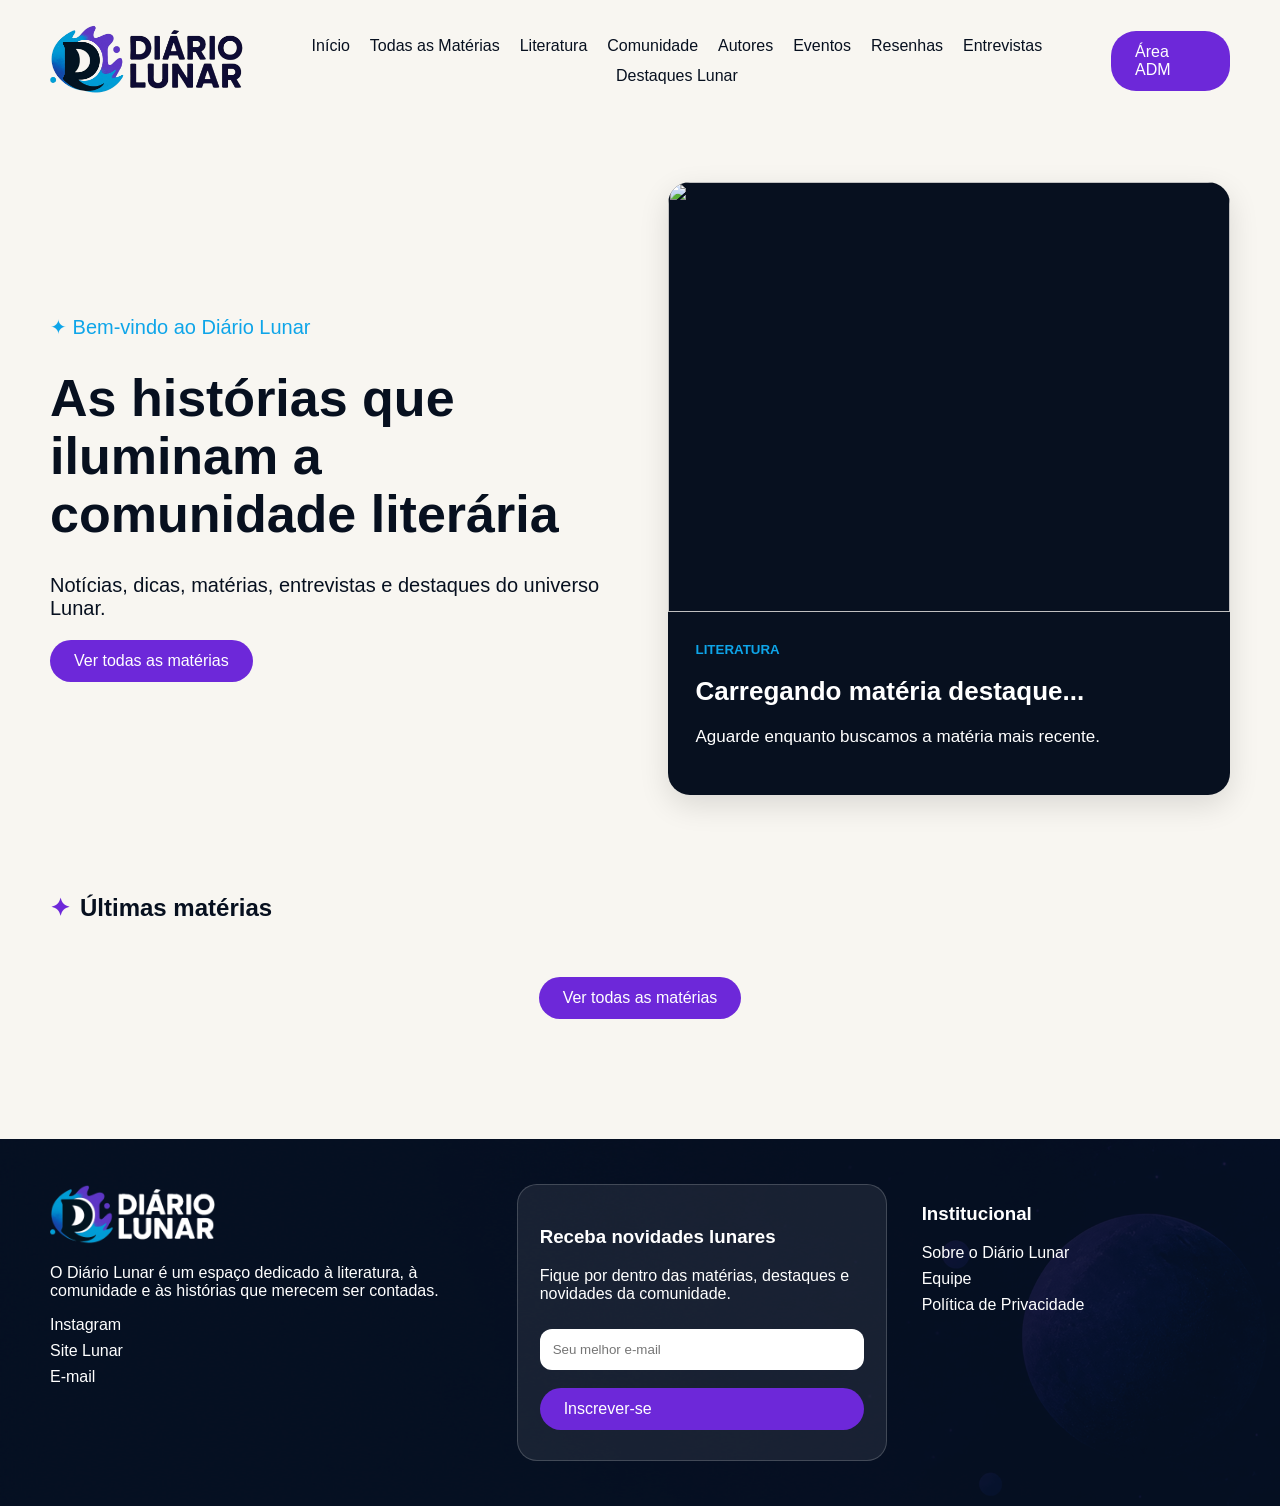
==== index.html @ 18c1fdb8 "Update index.html" ====
<!DOCTYPE html>
<html lang="pt-br">
<head>
<meta charset="UTF-8">
<title>Diário Lunar</title>

<style>
body {
  margin: 0;
  font-family: Arial, sans-serif;
  background: #F8F6F1;
  color: #07101F;
}

.navbar {
  display: flex;
  justify-content: space-between;
  align-items: center;
  padding: 24px 50px;
}

.logo img {
  height: 70px;
}

.menu {
  display: flex;
  flex-wrap: wrap;
  justify-content: center;
}

.menu a {
  margin: 6px 10px;
  text-decoration: none;
  color: #07101F;
  font-weight: 500;
}

.btn {
  background: #6D28D9;
  color: white;
  padding: 12px 24px;
  border-radius: 25px;
  text-decoration: none;
  display: inline-block;
  border: none;
  cursor: pointer;
}

.hero {
  display: grid;
  grid-template-columns: 1fr 1fr;
  gap: 55px;
  align-items: center;
  padding: 60px 50px;
}

.hero-text p:first-child {
  color: #0EA5E9;
  font-weight: 500;
}

.hero-text h1 {
  font-size: 52px;
  line-height: 1.12;
  margin: 30px 0;
}

.hero-text p {
  font-size: 20px;
}

.hero-card {
  background: #07101F;
  color: white;
  border-radius: 22px;
  overflow: hidden;
  box-shadow: 0 10px 30px rgba(0,0,0,0.12);
  cursor: pointer;
}

.hero-card img {
  width: 100%;
  height: 430px;
  object-fit: cover;
  display: block;
}

.hero-content {
  padding: 28px;
}

.hero-content small {
  color: #0EA5E9;
  font-weight: bold;
  text-transform: uppercase;
}

.hero-content h3 {
  font-size: 26px;
  margin: 18px 0 10px;
}

.hero-content p {
  font-size: 17px;
  line-height: 1.5;
  white-space: pre-line;
}

.section {
  padding: 20px 50px 60px;
}

.section-title {
  display: flex;
  align-items: center;
  gap: 10px;
  color: #07101F;
  margin-bottom: 20px;
}

.section-title span {
  color: #6D28D9;
}

.grid {
  display: grid;
  grid-template-columns: repeat(4, 1fr);
  gap: 24px;
}

.card {
  background: white;
  border-radius: 18px;
  overflow: hidden;
  box-shadow: 0 8px 25px rgba(0,0,0,0.07);
  cursor: pointer;
  transition: transform 0.2s ease;
}

.card:hover {
  transform: translateY(-4px);
}

.card img {
  width: 100%;
  height: 190px;
  object-fit: cover;
  display: block;
}

.card-content {
  padding: 20px;
}

.card-content small {
  color: #6D28D9;
  font-weight: bold;
  text-transform: uppercase;
}

.card-content h3 {
  font-size: 20px;
  margin: 12px 0;
}

.card-content p {
  color: #333;
  line-height: 1.5;
  white-space: pre-line;
}

.card-content a {
  color: #0EA5E9;
  font-weight: bold;
  text-decoration: none;
}

.ver-mais {
  text-align: center;
  margin-top: 35px;
}

.footer {
  background: url("footer.png") center/cover no-repeat;
  color: white;
  padding: 45px 50px;
  margin-top: 60px;
  display: grid;
  grid-template-columns: 1.4fr 1.2fr 1fr;
  gap: 35px;
  position: relative;
}

.footer::before {
  content: "";
  position: absolute;
  inset: 0;
  background: rgba(7,16,31,0.82);
}

.footer > * {
  position: relative;
}

.footer a {
  color: white;
  text-decoration: none;
  display: block;
  margin: 8px 0;
}

.newsletter-box {
  background: rgba(255,255,255,0.08);
  border: 1px solid rgba(255,255,255,0.18);
  padding: 22px;
  border-radius: 20px;
}

.newsletter-box input {
  width: 100%;
  box-sizing: border-box;
  padding: 13px;
  border: none;
  border-radius: 12px;
  margin: 10px 0;
}

@media (max-width: 1100px) {
  .grid {
    grid-template-columns: repeat(2, 1fr);
  }
}

@media (max-width: 850px) {
  .navbar {
    flex-direction: column;
    gap: 20px;
  }

  .hero {
    grid-template-columns: 1fr;
    padding: 35px 25px;
  }

  .hero-text h1 {
    font-size: 38px;
  }

  .section {
    padding-left: 25px;
    padding-right: 25px;
  }

  .grid {
    grid-template-columns: 1fr;
  }

  .footer {
    grid-template-columns: 1fr;
  }
}
</style>
</head>

<body>

<div class="navbar">
  <div class="logo">
    <img src="logo-diario-lunar.png">
  </div>

  <div class="menu">
    <a href="/">Início</a>
    <a href="/materias.html">Todas as Matérias</a>
    <a href="/categoria.html?tipo=Literatura">Literatura</a>
    <a href="/categoria.html?tipo=Comunidade">Comunidade</a>
    <a href="/categoria.html?tipo=Autores">Autores</a>
    <a href="/categoria.html?tipo=Eventos">Eventos</a>
    <a href="/categoria.html?tipo=Resenhas">Resenhas</a>
    <a href="/categoria.html?tipo=Entrevistas">Entrevistas</a>
    <a href="/categoria.html?tipo=Destaques Lunar">Destaques Lunar</a>
  </div>

  <a href="/admin.html" class="btn">Área ADM</a>
</div>

<section class="hero">
  <div class="hero-text">
    <p>✦ Bem-vindo ao Diário Lunar</p>

    <h1>As histórias que iluminam a comunidade literária</h1>

    <p>Notícias, dicas, matérias, entrevistas e destaques do universo Lunar.</p>

    <a class="btn" href="/materias.html">Ver todas as matérias</a>
  </div>

  <div class="hero-card" id="heroCard">
    <img id="heroImagem" src="https://images.unsplash.com/photo-1507842217343-583bb7270b66">
    <div class="hero-content">
      <small id="heroCategoria">Literatura</small>
      <h3 id="heroTitulo">Carregando matéria destaque...</h3>
      <p id="heroResumo">Aguarde enquanto buscamos a matéria mais recente.</p>
    </div>
  </div>
</section>

<section class="section" id="materias">
  <h2 class="section-title"><span>✦</span> Últimas matérias</h2>

  <div class="grid" id="posts"></div>

  <div class="ver-mais">
    <a class="btn" href="/materias.html">Ver todas as matérias</a>
  </div>
</section>

<div class="footer">
  <div>
    <img src="logo-diario-lunar2.png" style="height:60px; margin-right:10px;">
    <p>O Diário Lunar é um espaço dedicado à literatura, à comunidade e às histórias que merecem ser contadas.</p>
    <a href="https://www.instagram.com/_projeto.lunar?igsh=YWd2enkzMjJmeGxv" target="_blank">Instagram</a>
    <a href="https://projetolunar.com.br" target="_blank">Site Lunar</a>
    <a href="mailto:diariolunar47@gmail.com">E-mail</a>
  </div>

  <div class="newsletter-box">
    <h3>Receba novidades lunares</h3>
    <p>Fique por dentro das matérias, destaques e novidades da comunidade.</p>
    <input placeholder="Seu melhor e-mail">
    <a href="#" class="btn">Inscrever-se</a>
  </div>

  <div>
    <h3>Institucional</h3>
    <a href="/sobre.html">Sobre o Diário Lunar</a>
    <a href="/equipe.html">Equipe</a>
    <a href="/privacidade.html">Política de Privacidade</a>
  </div>
</div>

<script type="module">
import { initializeApp } from "https://www.gstatic.com/firebasejs/12.12.1/firebase-app.js";
import {
  getFirestore,
  collection,
  getDocs
} from "https://www.gstatic.com/firebasejs/12.12.1/firebase-firestore.js";

const firebaseConfig = {
  apiKey: "AIzaSyAHtrL1LEtpnKZ9QdGl2ehveCOZLWM94VE",
  authDomain: "diario-lunar-dee91.firebaseapp.com",
  projectId: "diario-lunar-dee91",
  storageBucket: "diario-lunar-dee91.firebasestorage.app",
  messagingSenderId: "817640390152",
  appId: "1:817640390152:web:89e4b6a032b2124a6f1bbd"
};

const app = initializeApp(firebaseConfig);
const db = getFirestore(app);

function limparTexto(html) {
  let texto = html || "";

  texto = texto
    .replace(/<\/p>/gi, "\n")
    .replace(/<div>/gi, "\n")
    .replace(/<\/div>/gi, "\n")
    .replace(/<br\s*\/?>/gi, "\n");

  texto = texto.replace(/<[^>]*>/g, "");

  const area = document.createElement("textarea");
  area.innerHTML = texto;
  texto = area.value;

  return texto.replace(/\n\s*\n/g, "\n").replace(/[ \t]+/g, " ").trim();
}

function cortarTexto(texto, limite) {
  if (!texto) return "";
  if (texto.length <= limite) return texto;
  return texto.substring(0, limite).trim() + "...";
}

function getDataNumber(post) {
  if (post.data?.toDate) return post.data.toDate().getTime();
  if (post.data) return new Date(post.data).getTime();
  return 0;
}

async function carregarPosts() {
  const snapshot = await getDocs(collection(db, "posts"));
  const container = document.getElementById("posts");

  container.innerHTML = "";

  let listaPosts = [];

  snapshot.forEach((docItem) => {
    const post = docItem.data();

    listaPosts.push({
      id: docItem.id,
      ...post,
      dataNum: getDataNumber(post)
    });
  });

  listaPosts.sort((a, b) => b.dataNum - a.dataNum);

  if (listaPosts.length === 0) {
    document.getElementById("heroTitulo").innerText = "Nenhuma matéria publicada ainda";
    document.getElementById("heroResumo").innerText = "Publique a primeira matéria pelo painel ADM.";
    container.innerHTML = "<p>Nenhuma matéria publicada ainda.</p>";
    return;
  }

  const destaque = listaPosts[0];
  const textoDestaque = limparTexto(destaque.conteudo);

  document.getElementById("heroImagem").src = destaque.imagem || "";
  document.getElementById("heroCategoria").innerText = destaque.categoria || "Matéria";
  document.getElementById("heroTitulo").innerText = destaque.titulo || "";
  document.getElementById("heroResumo").innerText = cortarTexto(textoDestaque, 160);

  document.getElementById("heroCard").onclick = () => {
    window.location.href = `/post.html?id=${destaque.id}`;
  };

  listaPosts.slice(1, 9).forEach((post) => {
    const textoLimpo = limparTexto(post.conteudo);

    const div = document.createElement("div");
    div.className = "card";

    div.onclick = () => {
      window.location.href = `/post.html?id=${post.id}`;
    };

    div.innerHTML = `
      <img src="${post.imagem || ""}">
      <div class="card-content">
        <small>${post.categoria || "Matéria"}</small>
        <h3>${post.titulo || ""}</h3>
        <p>${cortarTexto(textoLimpo, 100)}</p>
        <a href="/post.html?id=${post.id}">Ler matéria →</a>
      </div>
    `;

    container.appendChild(div);
  });
}

carregarPosts();
</script>

</body>
</html>
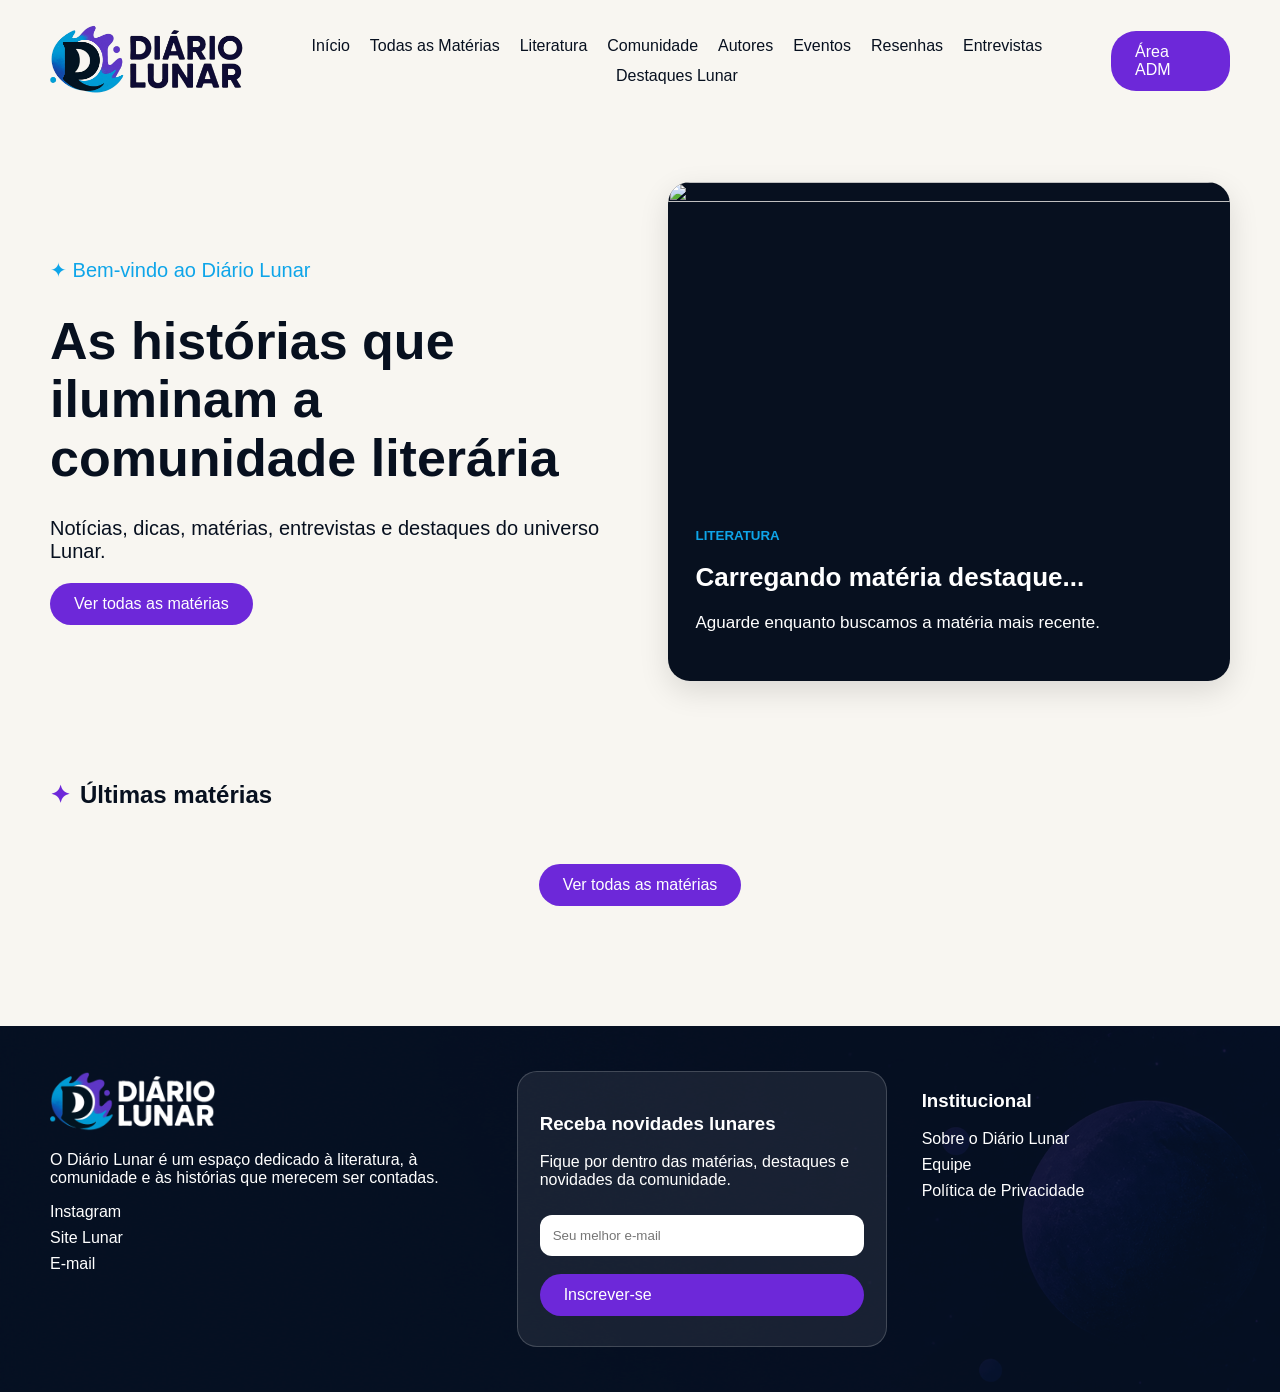
==== commit 2b6a7108: "Update index.html" ====
--- a/index.html
+++ b/index.html
@@ -2,7 +2,11 @@
 <html lang="pt-br">
 <head>
 <meta charset="UTF-8">
+<meta name="viewport" content="width=device-width, initial-scale=1.0">
 <title>Diário Lunar</title>
+
+<link rel="icon" href="favicon.png">
+<link rel="apple-touch-icon" href="favicon.png">
 
 <style>
 body {
@@ -81,7 +85,8 @@
 
 .hero-card img {
   width: 100%;
-  height: 430px;
+  aspect-ratio: 16 / 9;
+  height: auto;
   object-fit: cover;
   display: block;
 }
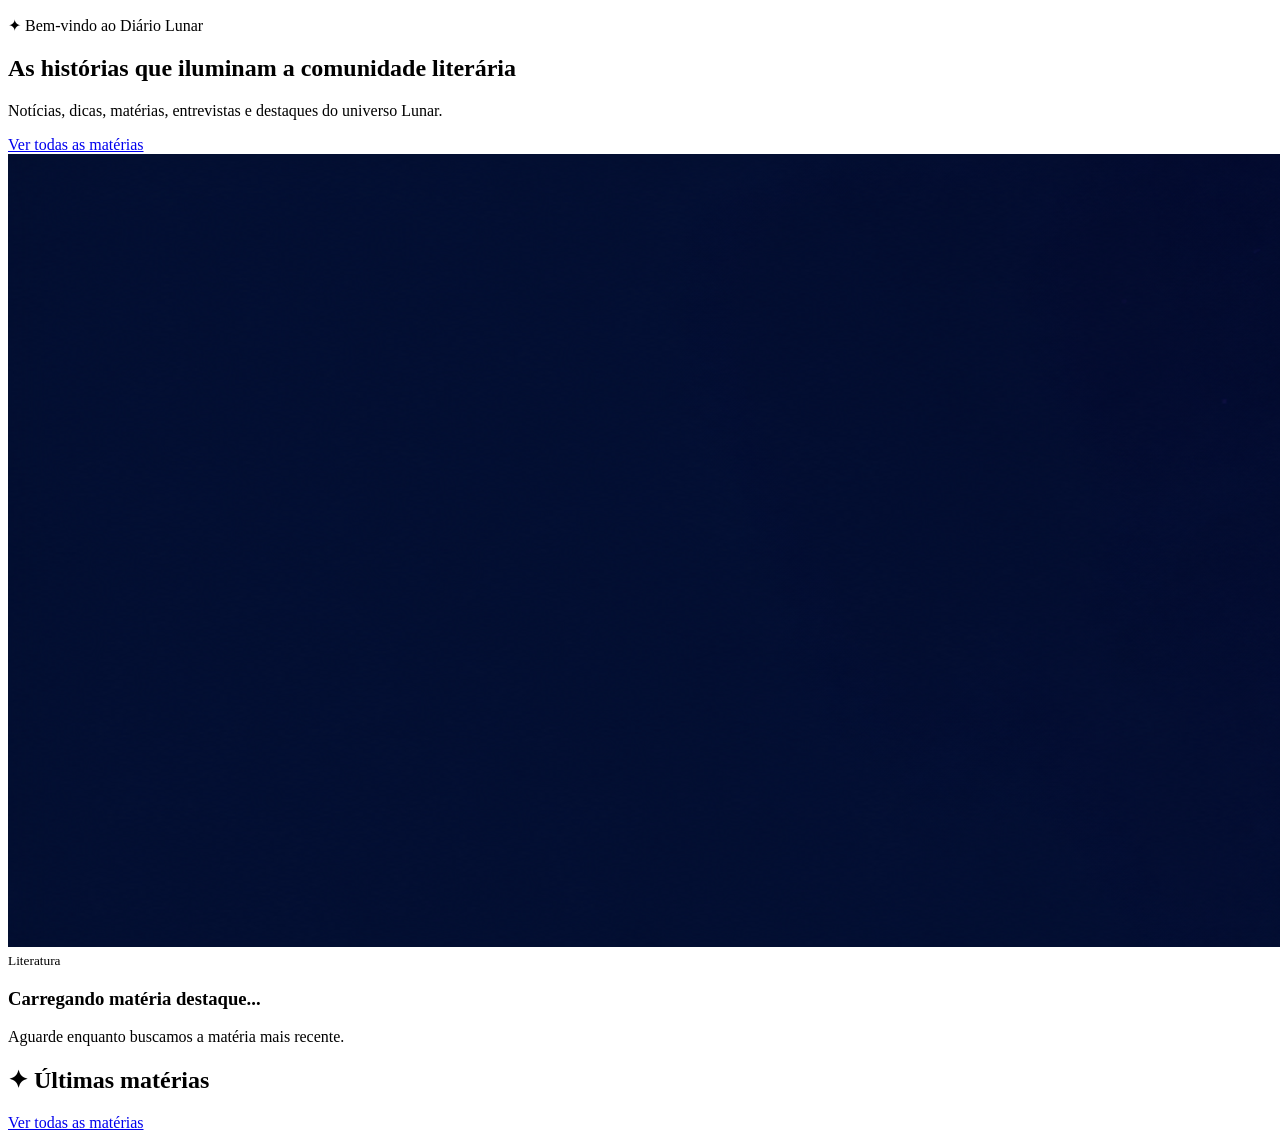
==== commit 37897439: "Update index.html" ====
--- a/index.html
+++ b/index.html
@@ -1,465 +1,53 @@
-<!DOCTYPE html>
-<html lang="pt-br">
-<head>
-<meta charset="UTF-8">
-<meta name="viewport" content="width=device-width, initial-scale=1.0">
-<title>Diário Lunar</title>
-
-<link rel="icon" href="favicon.png">
-<link rel="apple-touch-icon" href="favicon.png">
-
-<style>
-body {
-  margin: 0;
-  font-family: Arial, sans-serif;
-  background: #F8F6F1;
-  color: #07101F;
-}
-
-.navbar {
-  display: flex;
-  justify-content: space-between;
-  align-items: center;
-  padding: 24px 50px;
-}
-
-.logo img {
-  height: 70px;
-}
-
-.menu {
-  display: flex;
-  flex-wrap: wrap;
-  justify-content: center;
-}
-
-.menu a {
-  margin: 6px 10px;
-  text-decoration: none;
-  color: #07101F;
-  font-weight: 500;
-}
-
-.btn {
-  background: #6D28D9;
-  color: white;
-  padding: 12px 24px;
-  border-radius: 25px;
-  text-decoration: none;
-  display: inline-block;
-  border: none;
-  cursor: pointer;
-}
-
-.hero {
-  display: grid;
-  grid-template-columns: 1fr 1fr;
-  gap: 55px;
-  align-items: center;
-  padding: 60px 50px;
-}
-
-.hero-text p:first-child {
-  color: #0EA5E9;
-  font-weight: 500;
-}
-
-.hero-text h1 {
-  font-size: 52px;
-  line-height: 1.12;
-  margin: 30px 0;
-}
-
-.hero-text p {
-  font-size: 20px;
-}
-
-.hero-card {
-  background: #07101F;
-  color: white;
-  border-radius: 22px;
-  overflow: hidden;
-  box-shadow: 0 10px 30px rgba(0,0,0,0.12);
-  cursor: pointer;
-}
-
-.hero-card img {
-  width: 100%;
-  aspect-ratio: 16 / 9;
-  height: auto;
-  object-fit: cover;
-  display: block;
-}
-
-.hero-content {
-  padding: 28px;
-}
-
-.hero-content small {
-  color: #0EA5E9;
-  font-weight: bold;
-  text-transform: uppercase;
-}
-
-.hero-content h3 {
-  font-size: 26px;
-  margin: 18px 0 10px;
-}
-
-.hero-content p {
-  font-size: 17px;
-  line-height: 1.5;
-  white-space: pre-line;
-}
-
-.section {
-  padding: 20px 50px 60px;
-}
-
-.section-title {
-  display: flex;
-  align-items: center;
-  gap: 10px;
-  color: #07101F;
-  margin-bottom: 20px;
-}
-
-.section-title span {
-  color: #6D28D9;
-}
-
-.grid {
-  display: grid;
-  grid-template-columns: repeat(4, 1fr);
-  gap: 24px;
-}
-
-.card {
-  background: white;
-  border-radius: 18px;
-  overflow: hidden;
-  box-shadow: 0 8px 25px rgba(0,0,0,0.07);
-  cursor: pointer;
-  transition: transform 0.2s ease;
-}
-
-.card:hover {
-  transform: translateY(-4px);
-}
-
-.card img {
-  width: 100%;
-  height: 190px;
-  object-fit: cover;
-  display: block;
-}
-
-.card-content {
-  padding: 20px;
-}
-
-.card-content small {
-  color: #6D28D9;
-  font-weight: bold;
-  text-transform: uppercase;
-}
-
-.card-content h3 {
-  font-size: 20px;
-  margin: 12px 0;
-}
-
-.card-content p {
-  color: #333;
-  line-height: 1.5;
-  white-space: pre-line;
-}
-
-.card-content a {
-  color: #0EA5E9;
-  font-weight: bold;
-  text-decoration: none;
-}
-
-.ver-mais {
-  text-align: center;
-  margin-top: 35px;
-}
-
-.footer {
-  background: url("footer.png") center/cover no-repeat;
-  color: white;
-  padding: 45px 50px;
-  margin-top: 60px;
-  display: grid;
-  grid-template-columns: 1.4fr 1.2fr 1fr;
-  gap: 35px;
-  position: relative;
-}
-
-.footer::before {
-  content: "";
-  position: absolute;
-  inset: 0;
-  background: rgba(7,16,31,0.82);
-}
-
-.footer > * {
-  position: relative;
-}
-
-.footer a {
-  color: white;
-  text-decoration: none;
-  display: block;
-  margin: 8px 0;
-}
-
-.newsletter-box {
-  background: rgba(255,255,255,0.08);
-  border: 1px solid rgba(255,255,255,0.18);
-  padding: 22px;
-  border-radius: 20px;
-}
-
-.newsletter-box input {
-  width: 100%;
-  box-sizing: border-box;
-  padding: 13px;
-  border: none;
-  border-radius: 12px;
-  margin: 10px 0;
-}
-
-@media (max-width: 1100px) {
-  .grid {
-    grid-template-columns: repeat(2, 1fr);
-  }
-}
-
-@media (max-width: 850px) {
-  .navbar {
-    flex-direction: column;
-    gap: 20px;
-  }
-
-  .hero {
-    grid-template-columns: 1fr;
-    padding: 35px 25px;
-  }
-
-  .hero-text h1 {
-    font-size: 38px;
-  }
-
-  .section {
-    padding-left: 25px;
-    padding-right: 25px;
-  }
-
-  .grid {
-    grid-template-columns: 1fr;
-  }
-
-  .footer {
-    grid-template-columns: 1fr;
-  }
-}
-</style>
-</head>
-
-<body>
-
-<div class="navbar">
-  <div class="logo">
-    <img src="logo-diario-lunar.png">
-  </div>
-
-  <div class="menu">
-    <a href="/">Início</a>
-    <a href="/materias.html">Todas as Matérias</a>
-    <a href="/categoria.html?tipo=Literatura">Literatura</a>
-    <a href="/categoria.html?tipo=Comunidade">Comunidade</a>
-    <a href="/categoria.html?tipo=Autores">Autores</a>
-    <a href="/categoria.html?tipo=Eventos">Eventos</a>
-    <a href="/categoria.html?tipo=Resenhas">Resenhas</a>
-    <a href="/categoria.html?tipo=Entrevistas">Entrevistas</a>
-    <a href="/categoria.html?tipo=Destaques Lunar">Destaques Lunar</a>
-  </div>
-
-  <a href="/admin.html" class="btn">Área ADM</a>
-</div>
-
-<section class="hero">
-  <div class="hero-text">
-    <p>✦ Bem-vindo ao Diário Lunar</p>
-
-    <h1>As histórias que iluminam a comunidade literária</h1>
-
-    <p>Notícias, dicas, matérias, entrevistas e destaques do universo Lunar.</p>
-
-    <a class="btn" href="/materias.html">Ver todas as matérias</a>
-  </div>
-
-  <div class="hero-card" id="heroCard">
-    <img id="heroImagem" src="https://images.unsplash.com/photo-1507842217343-583bb7270b66">
-    <div class="hero-content">
-      <small id="heroCategoria">Literatura</small>
-      <h3 id="heroTitulo">Carregando matéria destaque...</h3>
-      <p id="heroResumo">Aguarde enquanto buscamos a matéria mais recente.</p>
-    </div>
-  </div>
-</section>
-
-<section class="section" id="materias">
-  <h2 class="section-title"><span>✦</span> Últimas matérias</h2>
-
-  <div class="grid" id="posts"></div>
-
-  <div class="ver-mais">
-    <a class="btn" href="/materias.html">Ver todas as matérias</a>
-  </div>
-</section>
-
-<div class="footer">
-  <div>
-    <img src="logo-diario-lunar2.png" style="height:60px; margin-right:10px;">
-    <p>O Diário Lunar é um espaço dedicado à literatura, à comunidade e às histórias que merecem ser contadas.</p>
-    <a href="https://www.instagram.com/_projeto.lunar?igsh=YWd2enkzMjJmeGxv" target="_blank">Instagram</a>
-    <a href="https://projetolunar.com.br" target="_blank">Site Lunar</a>
-    <a href="mailto:diariolunar47@gmail.com">E-mail</a>
-  </div>
-
-  <div class="newsletter-box">
-    <h3>Receba novidades lunares</h3>
-    <p>Fique por dentro das matérias, destaques e novidades da comunidade.</p>
-    <input placeholder="Seu melhor e-mail">
-    <a href="#" class="btn">Inscrever-se</a>
-  </div>
-
-  <div>
-    <h3>Institucional</h3>
-    <a href="/sobre.html">Sobre o Diário Lunar</a>
-    <a href="/equipe.html">Equipe</a>
-    <a href="/privacidade.html">Política de Privacidade</a>
-  </div>
-</div>
-
-<script type="module">
-import { initializeApp } from "https://www.gstatic.com/firebasejs/12.12.1/firebase-app.js";
-import {
-  getFirestore,
-  collection,
-  getDocs
-} from "https://www.gstatic.com/firebasejs/12.12.1/firebase-firestore.js";
-
-const firebaseConfig = {
-  apiKey: "AIzaSyAHtrL1LEtpnKZ9QdGl2ehveCOZLWM94VE",
-  authDomain: "diario-lunar-dee91.firebaseapp.com",
-  projectId: "diario-lunar-dee91",
-  storageBucket: "diario-lunar-dee91.firebasestorage.app",
-  messagingSenderId: "817640390152",
-  appId: "1:817640390152:web:89e4b6a032b2124a6f1bbd"
-};
-
-const app = initializeApp(firebaseConfig);
-const db = getFirestore(app);
-
-function limparTexto(html) {
-  let texto = html || "";
-
-  texto = texto
-    .replace(/<\/p>/gi, "\n")
-    .replace(/<div>/gi, "\n")
-    .replace(/<\/div>/gi, "\n")
-    .replace(/<br\s*\/?>/gi, "\n");
-
-  texto = texto.replace(/<[^>]*>/g, "");
-
-  const area = document.createElement("textarea");
-  area.innerHTML = texto;
-  texto = area.value;
-
-  return texto.replace(/\n\s*\n/g, "\n").replace(/[ \t]+/g, " ").trim();
-}
-
-function cortarTexto(texto, limite) {
-  if (!texto) return "";
-  if (texto.length <= limite) return texto;
-  return texto.substring(0, limite).trim() + "...";
-}
-
-function getDataNumber(post) {
-  if (post.data?.toDate) return post.data.toDate().getTime();
-  if (post.data) return new Date(post.data).getTime();
-  return 0;
-}
-
-async function carregarPosts() {
-  const snapshot = await getDocs(collection(db, "posts"));
-  const container = document.getElementById("posts");
-
-  container.innerHTML = "";
-
-  let listaPosts = [];
-
-  snapshot.forEach((docItem) => {
-    const post = docItem.data();
-
-    listaPosts.push({
-      id: docItem.id,
-      ...post,
-      dataNum: getDataNumber(post)
-    });
-  });
-
-  listaPosts.sort((a, b) => b.dataNum - a.dataNum);
-
-  if (listaPosts.length === 0) {
-    document.getElementById("heroTitulo").innerText = "Nenhuma matéria publicada ainda";
-    document.getElementById("heroResumo").innerText = "Publique a primeira matéria pelo painel ADM.";
-    container.innerHTML = "<p>Nenhuma matéria publicada ainda.</p>";
-    return;
-  }
-
-  const destaque = listaPosts[0];
-  const textoDestaque = limparTexto(destaque.conteudo);
-
-  document.getElementById("heroImagem").src = destaque.imagem || "";
-  document.getElementById("heroCategoria").innerText = destaque.categoria || "Matéria";
-  document.getElementById("heroTitulo").innerText = destaque.titulo || "";
-  document.getElementById("heroResumo").innerText = cortarTexto(textoDestaque, 160);
-
-  document.getElementById("heroCard").onclick = () => {
-    window.location.href = `/post.html?id=${destaque.id}`;
-  };
-
-  listaPosts.slice(1, 9).forEach((post) => {
-    const textoLimpo = limparTexto(post.conteudo);
-
-    const div = document.createElement("div");
-    div.className = "card";
-
-    div.onclick = () => {
-      window.location.href = `/post.html?id=${post.id}`;
-    };
-
-    div.innerHTML = `
-      <img src="${post.imagem || ""}">
-      <div class="card-content">
-        <small>${post.categoria || "Matéria"}</small>
-        <h3>${post.titulo || ""}</h3>
-        <p>${cortarTexto(textoLimpo, 100)}</p>
-        <a href="/post.html?id=${post.id}">Ler matéria →</a>
-      </div>
-    `;
-
-    container.appendChild(div);
-  });
-}
-
-carregarPosts();
-</script>
-
-</body>
-</html>
+<!DOCTYPE html>
+<html lang="pt-br">
+<head>
+  <meta charset="UTF-8">
+  <meta name="viewport" content="width=device-width, initial-scale=1.0">
+  <title>Diário Lunar</title>
+
+  <link rel="icon" href="/assets/images/favicon.png">
+  <link rel="apple-touch-icon" href="/assets/images/favicon.png">
+
+  <link rel="stylesheet" href="/assets/css/base.css">
+  <link rel="stylesheet" href="/assets/css/layout.css">
+  <link rel="stylesheet" href="/assets/css/components.css">
+  <link rel="stylesheet" href="/assets/css/public.css">
+</head>
+
+<body>
+  <div id="navbar"></div>
+
+  <main>
+    <section class="home-hero container">
+      <div class="home-hero-text">
+        <p>✦ Bem-vindo ao Diário Lunar</p>
+        <h1>As histórias que iluminam a comunidade literária</h1>
+        <p>Notícias, dicas, matérias, entrevistas e destaques do universo Lunar.</p>
+        <a href="/materias.html" class="btn">Ver todas as matérias</a>
+      </div>
+
+      <div class="hero-card" id="heroCard">
+        <img id="heroImagem" src="/assets/images/footer.png">
+        <div class="hero-content">
+          <small id="heroCategoria">Literatura</small>
+          <h3 id="heroTitulo">Carregando matéria destaque...</h3>
+          <p id="heroResumo">Aguarde enquanto buscamos a matéria mais recente.</p>
+        </div>
+      </div>
+    </section>
+
+    <section class="section container">
+      <h2 class="section-title"><span>✦</span> Últimas matérias</h2>
+      <div class="grid grid-4" id="posts"></div>
+
+      <div class="ver-mais">
+        <a href="/materias.html" class="btn">Ver todas as matérias</a>
+      </div>
+    </section>
+  </main>
+
+  <div id="footer"></div>
+
+  <script type="module" src="/assets/js/pages/home.js"></script>
+</body>
+</html>
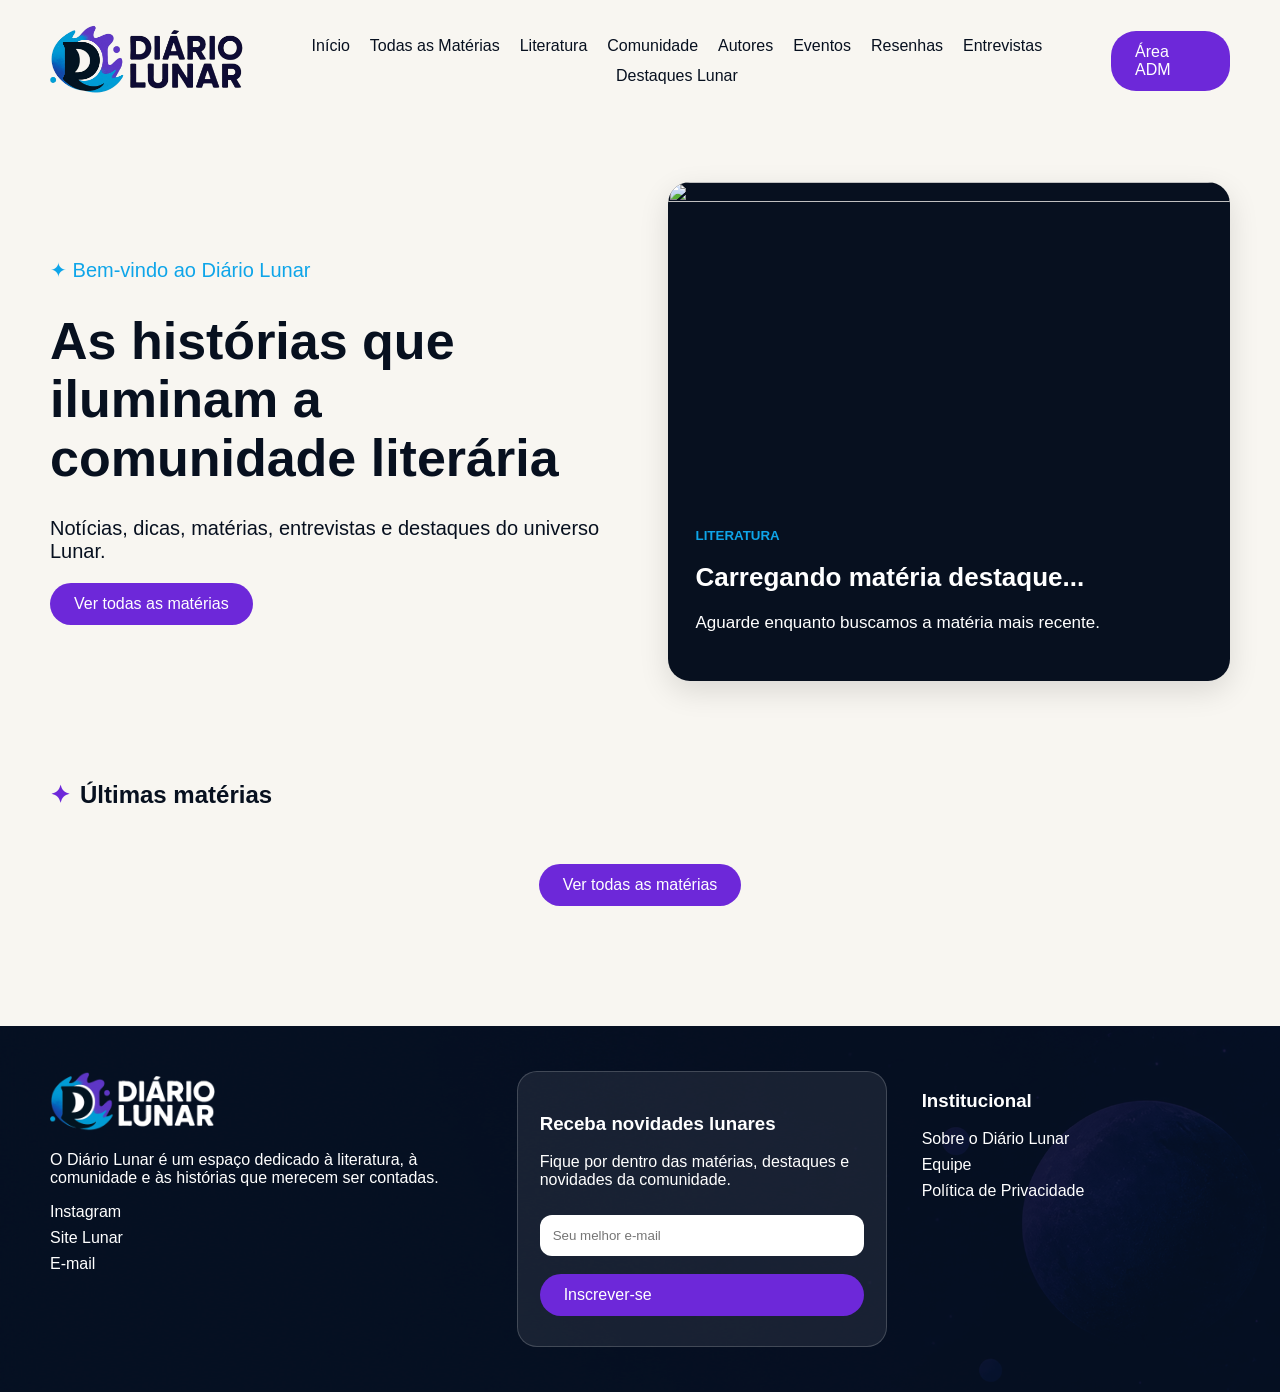
==== commit 5f7757a1: "Add files via upload" ====
--- a/index.html
+++ b/index.html
@@ -1,53 +1,471 @@
-<!DOCTYPE html>
-<html lang="pt-br">
-<head>
-  <meta charset="UTF-8">
-  <meta name="viewport" content="width=device-width, initial-scale=1.0">
-  <title>Diário Lunar</title>
-
-  <link rel="icon" href="/assets/images/favicon.png">
-  <link rel="apple-touch-icon" href="/assets/images/favicon.png">
-
-  <link rel="stylesheet" href="/assets/css/base.css">
-  <link rel="stylesheet" href="/assets/css/layout.css">
-  <link rel="stylesheet" href="/assets/css/components.css">
-  <link rel="stylesheet" href="/assets/css/public.css">
-</head>
-
-<body>
-  <div id="navbar"></div>
-
-  <main>
-    <section class="home-hero container">
-      <div class="home-hero-text">
-        <p>✦ Bem-vindo ao Diário Lunar</p>
-        <h1>As histórias que iluminam a comunidade literária</h1>
-        <p>Notícias, dicas, matérias, entrevistas e destaques do universo Lunar.</p>
-        <a href="/materias.html" class="btn">Ver todas as matérias</a>
-      </div>
-
-      <div class="hero-card" id="heroCard">
-        <img id="heroImagem" src="/assets/images/footer.png">
-        <div class="hero-content">
-          <small id="heroCategoria">Literatura</small>
-          <h3 id="heroTitulo">Carregando matéria destaque...</h3>
-          <p id="heroResumo">Aguarde enquanto buscamos a matéria mais recente.</p>
-        </div>
-      </div>
-    </section>
-
-    <section class="section container">
-      <h2 class="section-title"><span>✦</span> Últimas matérias</h2>
-      <div class="grid grid-4" id="posts"></div>
-
-      <div class="ver-mais">
-        <a href="/materias.html" class="btn">Ver todas as matérias</a>
-      </div>
-    </section>
-  </main>
-
-  <div id="footer"></div>
-
-  <script type="module" src="/assets/js/pages/home.js"></script>
-</body>
-</html>
+<!DOCTYPE html>
+<html lang="pt-br">
+<head>
+<meta charset="UTF-8">
+<meta name="viewport" content="width=device-width, initial-scale=1.0">
+<title>Diário Lunar</title>
+
+<link rel="icon" href="favicon.png">
+<link rel="apple-touch-icon" href="favicon.png">
+
+<style>
+body {
+  margin: 0;
+  font-family: Arial, sans-serif;
+  background: #F8F6F1;
+  color: #07101F;
+}
+
+.navbar {
+  display: flex;
+  justify-content: space-between;
+  align-items: center;
+  padding: 24px 50px;
+}
+
+.logo img {
+  height: 70px;
+}
+
+.menu {
+  display: flex;
+  flex-wrap: wrap;
+  justify-content: center;
+}
+
+.menu a {
+  margin: 6px 10px;
+  text-decoration: none;
+  color: #07101F;
+  font-weight: 500;
+}
+
+.btn {
+  background: #6D28D9;
+  color: white;
+  padding: 12px 24px;
+  border-radius: 25px;
+  text-decoration: none;
+  display: inline-block;
+  border: none;
+  cursor: pointer;
+}
+
+.hero {
+  display: grid;
+  grid-template-columns: 1fr 1fr;
+  gap: 55px;
+  align-items: center;
+  padding: 60px 50px;
+}
+
+.hero-text p:first-child {
+  color: #0EA5E9;
+  font-weight: 500;
+}
+
+.hero-text h1 {
+  font-size: 52px;
+  line-height: 1.12;
+  margin: 30px 0;
+}
+
+.hero-text p {
+  font-size: 20px;
+}
+
+.hero-card {
+  background: #07101F;
+  color: white;
+  border-radius: 22px;
+  overflow: hidden;
+  box-shadow: 0 10px 30px rgba(0,0,0,0.12);
+  cursor: pointer;
+}
+
+.hero-card img {
+  width: 100%;
+  aspect-ratio: 16 / 9;
+  height: auto;
+  object-fit: cover;
+  display: block;
+}
+
+.hero-content {
+  padding: 28px;
+}
+
+.hero-content small {
+  color: #0EA5E9;
+  font-weight: bold;
+  text-transform: uppercase;
+}
+
+.hero-content h3 {
+  font-size: 26px;
+  margin: 18px 0 10px;
+}
+
+.hero-content p {
+  font-size: 17px;
+  line-height: 1.5;
+  white-space: pre-line;
+}
+
+.section {
+  padding: 20px 50px 60px;
+}
+
+.section-title {
+  display: flex;
+  align-items: center;
+  gap: 10px;
+  color: #07101F;
+  margin-bottom: 20px;
+}
+
+.section-title span {
+  color: #6D28D9;
+}
+
+.grid {
+  display: grid;
+  grid-template-columns: repeat(4, 1fr);
+  gap: 24px;
+}
+
+.card {
+  background: white;
+  border-radius: 18px;
+  overflow: hidden;
+  box-shadow: 0 8px 25px rgba(0,0,0,0.07);
+  cursor: pointer;
+  transition: transform 0.2s ease;
+}
+
+.card:hover {
+  transform: translateY(-4px);
+}
+
+.card img {
+  width: 100%;
+  height: 190px;
+  object-fit: cover;
+  display: block;
+}
+
+.card-content {
+  padding: 20px;
+}
+
+.card-content small {
+  color: #6D28D9;
+  font-weight: bold;
+  text-transform: uppercase;
+}
+
+.card-content h3 {
+  font-size: 20px;
+  margin: 12px 0;
+}
+
+.card-content p {
+  color: #333;
+  line-height: 1.5;
+  white-space: pre-line;
+}
+
+.card-content a {
+  color: #0EA5E9;
+  font-weight: bold;
+  text-decoration: none;
+}
+
+.ver-mais {
+  text-align: center;
+  margin-top: 35px;
+}
+
+.footer {
+  background: url("footer.png") center/cover no-repeat;
+  color: white;
+  padding: 45px 50px;
+  margin-top: 60px;
+  display: grid;
+  grid-template-columns: 1.4fr 1.2fr 1fr;
+  gap: 35px;
+  position: relative;
+}
+
+.footer::before {
+  content: "";
+  position: absolute;
+  inset: 0;
+  background: rgba(7,16,31,0.82);
+}
+
+.footer > * {
+  position: relative;
+}
+
+.footer a {
+  color: white;
+  text-decoration: none;
+  display: block;
+  margin: 8px 0;
+}
+
+.newsletter-box {
+  background: rgba(255,255,255,0.08);
+  border: 1px solid rgba(255,255,255,0.18);
+  padding: 22px;
+  border-radius: 20px;
+}
+
+.newsletter-box input {
+  width: 100%;
+  box-sizing: border-box;
+  padding: 13px;
+  border: none;
+  border-radius: 12px;
+  margin: 10px 0;
+}
+
+@media (max-width: 1100px) {
+  .grid {
+    grid-template-columns: repeat(2, 1fr);
+  }
+}
+
+@media (max-width: 850px) {
+  .navbar {
+    flex-direction: column;
+    gap: 20px;
+  }
+
+  .hero {
+    grid-template-columns: 1fr;
+    padding: 35px 25px;
+  }
+
+  .hero-text h1 {
+    font-size: 38px;
+  }
+
+  .section {
+    padding-left: 25px;
+    padding-right: 25px;
+  }
+
+  .grid {
+    grid-template-columns: 1fr;
+  }
+
+  .footer {
+    grid-template-columns: 1fr;
+  }
+}
+</style>
+</head>
+
+<body>
+
+<div class="navbar">
+  <div class="logo">
+    <img src="logo-diario-lunar.png">
+  </div>
+
+  <div class="menu">
+    <a href="/">Início</a>
+    <a href="/materias.html">Todas as Matérias</a>
+    <a href="/categoria.html?tipo=Literatura">Literatura</a>
+    <a href="/categoria.html?tipo=Comunidade">Comunidade</a>
+    <a href="/categoria.html?tipo=Autores">Autores</a>
+    <a href="/categoria.html?tipo=Eventos">Eventos</a>
+    <a href="/categoria.html?tipo=Resenhas">Resenhas</a>
+    <a href="/categoria.html?tipo=Entrevistas">Entrevistas</a>
+    <a href="/categoria.html?tipo=Destaques Lunar">Destaques Lunar</a>
+  </div>
+
+  <a href="/admin.html" class="btn">Área ADM</a>
+</div>
+
+<section class="hero">
+  <div class="hero-text">
+    <p>✦ Bem-vindo ao Diário Lunar</p>
+
+    <h1>As histórias que iluminam a comunidade literária</h1>
+
+    <p>Notícias, dicas, matérias, entrevistas e destaques do universo Lunar.</p>
+
+    <a class="btn" href="/materias.html">Ver todas as matérias</a>
+  </div>
+
+  <div class="hero-card" id="heroCard">
+    <img id="heroImagem" src="https://images.unsplash.com/photo-1507842217343-583bb7270b66">
+    <div class="hero-content">
+      <small id="heroCategoria">Literatura</small>
+      <h3 id="heroTitulo">Carregando matéria destaque...</h3>
+      <p id="heroResumo">Aguarde enquanto buscamos a matéria mais recente.</p>
+    </div>
+  </div>
+</section>
+
+<section class="section" id="materias">
+  <h2 class="section-title"><span>✦</span> Últimas matérias</h2>
+
+  <div class="grid" id="posts"></div>
+
+  <div class="ver-mais">
+    <a class="btn" href="/materias.html">Ver todas as matérias</a>
+  </div>
+</section>
+
+<div class="footer">
+  <div>
+    <img src="logo-diario-lunar2.png" style="height:60px; margin-right:10px;">
+    <p>O Diário Lunar é um espaço dedicado à literatura, à comunidade e às histórias que merecem ser contadas.</p>
+    <a href="https://www.instagram.com/_projeto.lunar?igsh=YWd2enkzMjJmeGxv" target="_blank">Instagram</a>
+    <a href="https://projetolunar.com.br" target="_blank">Site Lunar</a>
+    <a href="mailto:diariolunar47@gmail.com">E-mail</a>
+  </div>
+
+  <div class="newsletter-box">
+    <h3>Receba novidades lunares</h3>
+    <p>Fique por dentro das matérias, destaques e novidades da comunidade.</p>
+    <input placeholder="Seu melhor e-mail">
+    <a href="#" class="btn">Inscrever-se</a>
+  </div>
+
+  <div>
+    <h3>Institucional</h3>
+    <a href="/sobre.html">Sobre o Diário Lunar</a>
+    <a href="/equipe.html">Equipe</a>
+    <a href="/privacidade.html">Política de Privacidade</a>
+  </div>
+</div>
+
+<script type="module">
+import { initializeApp } from "https://www.gstatic.com/firebasejs/12.12.1/firebase-app.js";
+import {
+  getFirestore,
+  collection,
+  getDocs
+} from "https://www.gstatic.com/firebasejs/12.12.1/firebase-firestore.js";
+
+const firebaseConfig = {
+  apiKey: "AIzaSyAHtrL1LEtpnKZ9QdGl2ehveCOZLWM94VE",
+  authDomain: "diario-lunar-dee91.firebaseapp.com",
+  projectId: "diario-lunar-dee91",
+  storageBucket: "diario-lunar-dee91.firebasestorage.app",
+  messagingSenderId: "817640390152",
+  appId: "1:817640390152:web:89e4b6a032b2124a6f1bbd"
+};
+
+const app = initializeApp(firebaseConfig);
+const db = getFirestore(app);
+
+function limparTexto(html) {
+  let texto = html || "";
+
+  texto = texto
+    .replace(/<\/p>/gi, "\n")
+    .replace(/<div>/gi, "\n")
+    .replace(/<\/div>/gi, "\n")
+    .replace(/<br\s*\/?>/gi, "\n");
+
+  texto = texto.replace(/<[^>]*>/g, "");
+
+  const area = document.createElement("textarea");
+  area.innerHTML = texto;
+  texto = area.value;
+
+  return texto.replace(/\n\s*\n/g, "\n").replace(/[ \t]+/g, " ").trim();
+}
+
+function cortarTexto(texto, limite) {
+  if (!texto) return "";
+  if (texto.length <= limite) return texto;
+  return texto.substring(0, limite).trim() + "...";
+}
+
+function getDataNumber(post) {
+  if (post.data?.toDate) return post.data.toDate().getTime();
+  if (post.data) return new Date(post.data).getTime();
+  return 0;
+}
+
+function estaPublicado(post) {
+  return post.status === "publicado" || !post.status;
+}
+
+async function carregarPosts() {
+  const snapshot = await getDocs(collection(db, "posts"));
+  const container = document.getElementById("posts");
+
+  container.innerHTML = "";
+
+  let listaPosts = [];
+
+  snapshot.forEach((docItem) => {
+    const post = docItem.data();
+
+    if (!estaPublicado(post)) return;
+
+    listaPosts.push({
+      id: docItem.id,
+      ...post,
+      dataNum: getDataNumber(post)
+    });
+  });
+
+  listaPosts.sort((a, b) => b.dataNum - a.dataNum);
+
+  if (listaPosts.length === 0) {
+    document.getElementById("heroTitulo").innerText = "Nenhuma matéria publicada ainda";
+    document.getElementById("heroResumo").innerText = "Publique a primeira matéria pelo painel ADM.";
+    container.innerHTML = "<p>Nenhuma matéria publicada ainda.</p>";
+    return;
+  }
+
+  const destaque = listaPosts[0];
+  const textoDestaque = limparTexto(destaque.conteudo);
+
+  document.getElementById("heroImagem").src = destaque.imagem || "";
+  document.getElementById("heroCategoria").innerText = destaque.categoria || "Matéria";
+  document.getElementById("heroTitulo").innerText = destaque.titulo || "";
+  document.getElementById("heroResumo").innerText = cortarTexto(textoDestaque, 160);
+
+  document.getElementById("heroCard").onclick = () => {
+    window.location.href = `/post.html?id=${destaque.id}`;
+  };
+
+  listaPosts.slice(1, 9).forEach((post) => {
+    const textoLimpo = limparTexto(post.conteudo);
+
+    const div = document.createElement("div");
+    div.className = "card";
+
+    div.onclick = () => {
+      window.location.href = `/post.html?id=${post.id}`;
+    };
+
+    div.innerHTML = `
+      <img src="${post.imagem || ""}">
+      <div class="card-content">
+        <small>${post.categoria || "Matéria"}</small>
+        <h3>${post.titulo || ""}</h3>
+        <p>${cortarTexto(textoLimpo, 100)}</p>
+        <a href="/post.html?id=${post.id}">Ler matéria →</a>
+      </div>
+    `;
+
+    container.appendChild(div);
+  });
+}
+
+carregarPosts();
+</script>
+
+</body>
+</html>
